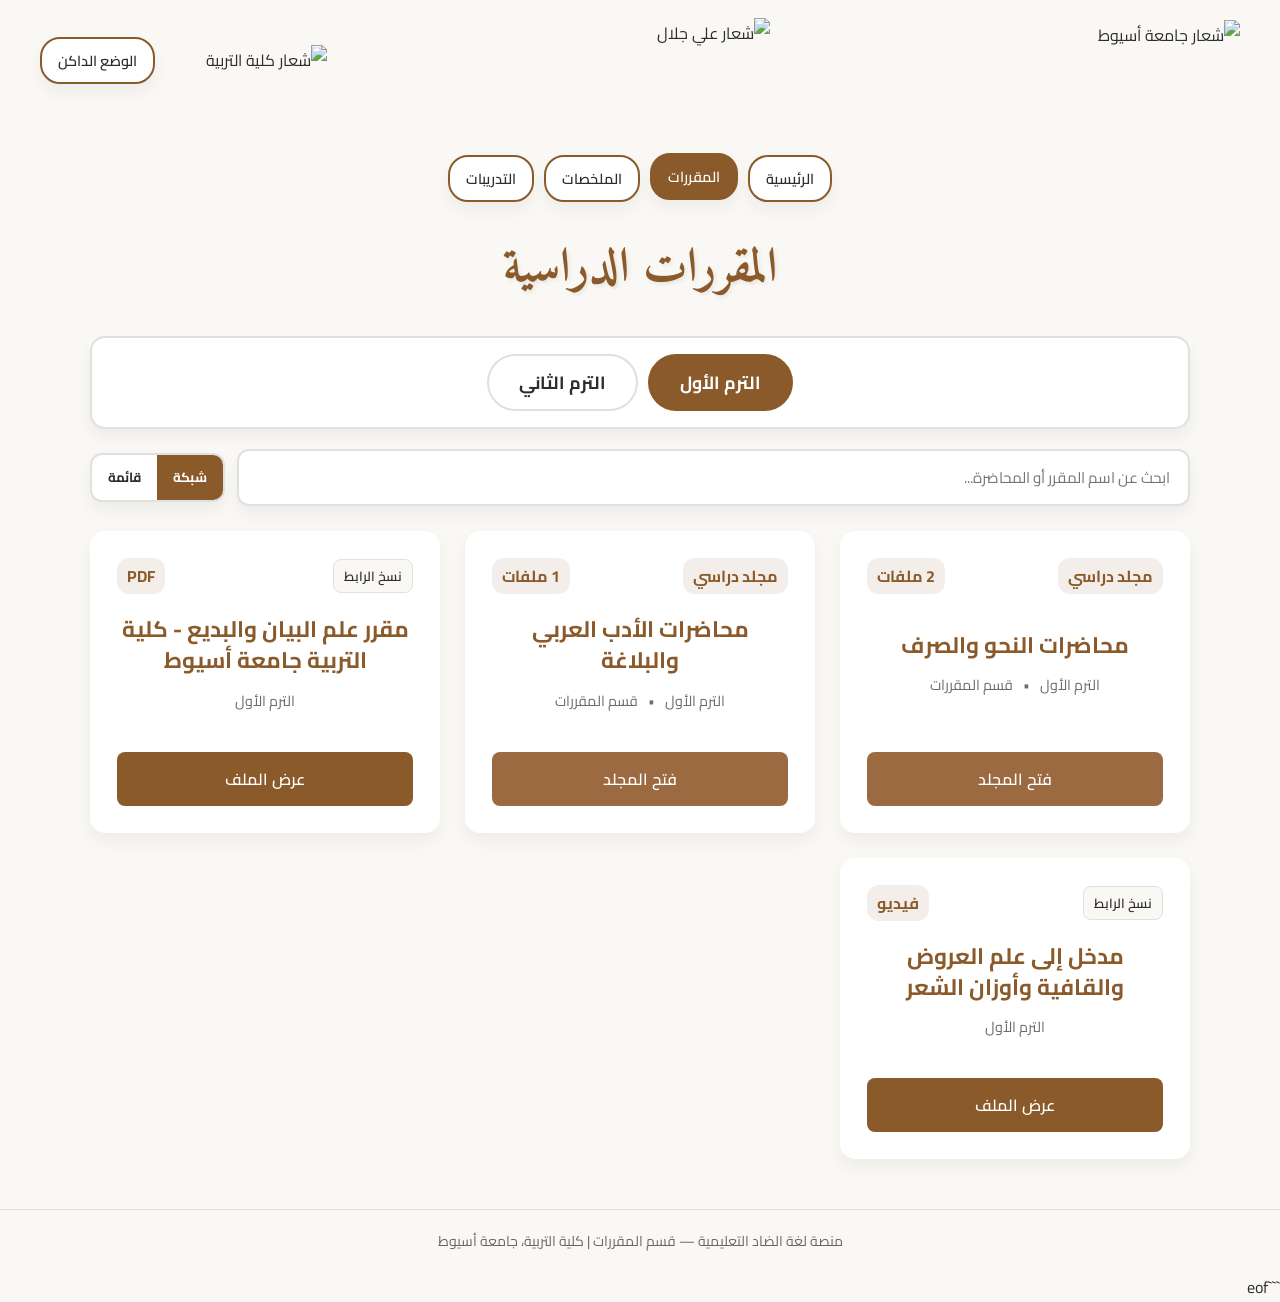
==== courses.html @ 1329afec "Add files via upload" ====
<!DOCTYPE html>
<html lang="ar" dir="rtl">
<head>
    <meta charset="UTF-8">
    <meta name="viewport" content="width=device-width, initial-scale=1.0">
    <title>المقررات الدراسية - منصة لغة الضاد</title>
    <link rel="preconnect" href="https://fonts.googleapis.com">
    <link rel="preconnect" href="https://fonts.gstatic.com" crossorigin>
    <link href="https://fonts.googleapis.com/css2?family=Amiri:ital,wght@0,400;0,700;1,400;1,700&family=Cairo:wght@400;600;800&display=swap" rel="stylesheet">
    <style>

        :root {
            --bg-color: #FAF8F5;
            --text-color: #2D2D2D;
            --text-muted: #6E655F;
            --primary-color: #8B5A2B;
            --primary-hover: #6F451E;
            --primary-soft: rgba(139, 90, 43, 0.1);
            --secondary-color: #9C6A41; 
            --secondary-soft: rgba(156, 106, 65, 0.12);
            --danger-color: #D32F2F;
            --danger-soft: rgba(211, 47, 47, 0.1);
            --warning-color: #D97706;
            --info-color: #0284C7;
            --box-bg: #FFFFFF;
            --input-bg: #FAF8F5;
            --box-shadow: 0 8px 16px rgba(0,0,0,0.05);
            --box-shadow-hover: 0 12px 24px rgba(139, 90, 43, 0.15);
            --transition: all 0.3s ease;
            --border-color: #E0E0E0;
        }

        body.dark-mode {
            --bg-color: #121212; 
            --text-color: #F0F0F0;
            --text-muted: #A8A096;
            --primary-color: #D4A373;
            --primary-hover: #E5B88B;
            --primary-soft: rgba(212, 163, 115, 0.14);
            --secondary-color: #E5B88B;
            --secondary-soft: rgba(229, 184, 139, 0.15);
            --danger-color: #EF5350;
            --danger-soft: rgba(239, 83, 80, 0.15);
            --warning-color: #F59E0B;
            --info-color: #38BDF8;
            --box-bg: #1E1E1E;
            --input-bg: #161616;
            --box-shadow: 0 8px 16px rgba(0,0,0,0.4);
            --box-shadow-hover: 0 14px 28px rgba(0,0,0,0.65);
            --border-color: #383838;
        }

        * {
            box-sizing: border-box;
            margin: 0;
            padding: 0;
        }

        body::before {
            content: "";
            position: fixed;
            top: 50%;
            left: 50%;
            transform: translate(-50%, -50%);
            width: 500px;
            height: 500px;
            background-image: url('images/dd11.png');
            background-size: contain;
            background-repeat: no-repeat;
            background-position: center;
            opacity: 0.05;
            z-index: -1;
            pointer-events: none;
        }

        body.dark-mode::before {
            opacity: 0.03;
        }

        body {
            font-family: 'Cairo', sans-serif;
            background-color: var(--bg-color);
            color: var(--text-color);
            transition: var(--transition);
            min-height: 100vh;
            display: flex;
            flex-direction: column;
            position: relative;
            overflow-x: hidden;
        }

        .site-header {
            padding: 20px 40px;
            display: flex;
            justify-content: space-between;
            align-items: center;
            position: relative;
            z-index: 20;
            min-height: 120px;
        }

        .right-section {
            display: flex;
            align-items: center;
            gap: 15px;
        }

        .left-section {
            display: flex;
            align-items: center;
            gap: 12px;
            flex-wrap: wrap;
        }

        .logo-uni {
            position: absolute;
            top: 20px;
            right: 40px;
            width: 160px;
            height: auto;
            z-index: 10;
        }

        .logo-college {
            width: 160px;
            height: auto;
        }

        .logo-user-container {
            display: flex;
            flex-direction: column;
            align-items: center;
            justify-content: center;
            position: absolute;
            top: 18px;
            left: 50%;
            transform: translateX(-50%);
            z-index: 10;
            cursor: pointer;
        }

        .logo-user {
            width: 260px;
            height: auto;
            object-fit: contain;
            transition: var(--transition);
        }

        body.dark-mode .logo-user.invert-dark {
            filter: invert(1) brightness(1.85) drop-shadow(0 2px 8px rgba(212,163,115,0.25));
        }

        .theme-btn, .btn {
            background-color: var(--box-bg);
            color: var(--text-color);
            border: 2px solid var(--primary-color);
            padding: 8px 16px;
            border-radius: 20px;
            font-family: 'Cairo', sans-serif;
            font-weight: 600;
            cursor: pointer;
            transition: var(--transition);
            box-shadow: var(--box-shadow);
            font-size: 0.9rem;
            text-decoration: none;
            display: inline-flex;
            align-items: center;
            justify-content: center;
            gap: 6px;
        }

        .theme-btn:hover, .btn:hover, .btn.active-nav {
            background-color: var(--primary-color);
            color: #fff;
            transform: translateY(-2px);
        }

        .btn-danger-outline {
            border-color: var(--danger-color);
            color: var(--danger-color);
        }
        .btn-danger-outline:hover {
            background-color: var(--danger-color);
            color: #fff;
        }

        .top-nav-pills {
            display: flex;
            justify-content: center;
            gap: 10px;
            flex-wrap: wrap;
            margin: 35px auto 15px;
            padding: 0 20px;
            position: relative;
            z-index: 18;
        }

        .container {
            max-width: 1140px;
            width: 100%;
            margin: 0 auto;
            padding: 10px 20px 50px;
            position: relative;
            z-index: 15;
            flex: 1;
        }

        .page-title {
            font-family: 'Amiri', serif;
            font-size: 3rem;
            text-align: center;
            color: var(--primary-color);
            margin-bottom: 25px;
            text-shadow: 2px 2px 4px rgba(0,0,0,0.08);
        }

        .filter-bar-box {
            background-color: var(--box-bg);
            border: 2px solid var(--border-color);
            border-radius: 15px;
            padding: 16px 20px;
            box-shadow: var(--box-shadow);
            margin-bottom: 20px;
            display: flex;
            justify-content: center; /* توسيط تبويبات الترم */
            align-items: center;
            flex-wrap: wrap;
            gap: 14px;
        }

        .tabs-group {
            display: flex;
            gap: 10px;
            flex-wrap: wrap;
            align-items: center;
        }

        .tab-btn {
            background-color: transparent;
            border: 2px solid var(--border-color);
            color: var(--text-color);
            padding: 10px 30px;
            border-radius: 30px;
            font-size: 1.1rem;
            font-weight: bold;
            cursor: pointer;
            transition: var(--transition);
            font-family: inherit;
            display: inline-flex;
            align-items: center;
            gap: 8px;
        }

        .tab-btn:hover {
            border-color: var(--primary-color);
        }

        .tab-btn.active {
            background-color: var(--primary-color);
            border-color: var(--primary-color);
            color: #fff;
        }

        .search-toolbar {
            display: flex;
            gap: 12px;
            margin-bottom: 25px;
            flex-wrap: wrap;
            align-items: center;
        }

        .search-box {
            flex: 1;
            min-width: 240px;
            position: relative;
        }

        .search-box input {
            width: 100%;
            padding: 12px 18px;
            border-radius: 12px;
            border: 2px solid var(--border-color);
            background-color: var(--box-bg);
            color: var(--text-color);
            font-family: inherit;
            font-size: 0.95rem;
            box-shadow: var(--box-shadow);
            transition: var(--transition);
        }

        .search-box input:focus {
            border-color: var(--primary-color);
            outline: none;
        }

        .view-toggle {
            display: flex;
            background-color: var(--box-bg);
            border: 2px solid var(--border-color);
            border-radius: 12px;
            overflow: hidden;
            box-shadow: var(--box-shadow);
        }

        .view-toggle button {
            border: none;
            background: transparent;
            color: var(--text-color);
            padding: 10px 16px;
            font-family: inherit;
            font-weight: 700;
            cursor: pointer;
            transition: var(--transition);
        }

        .view-toggle button.active {
            background-color: var(--primary-color);
            color: #fff;
        }

        .folder-breadcrumb {
            background-color: var(--primary-soft);
            border: 2px solid var(--primary-color);
            border-radius: 12px;
            padding: 12px 20px;
            margin-bottom: 22px;
            display: none;
            justify-content: space-between;
            align-items: center;
            flex-wrap: wrap;
            gap: 10px;
        }

        .content-grid {
            display: grid;
            grid-template-columns: repeat(auto-fill, minmax(300px, 1fr));
            gap: 25px;
        }

        .content-grid.list-view {
            grid-template-columns: 1fr;
        }

        .card {
            background-color: var(--box-bg);
            border-radius: 15px;
            padding: 25px;
            box-shadow: var(--box-shadow);
            border: 2px solid transparent;
            transition: var(--transition);
            display: flex;
            flex-direction: column;
            justify-content: space-between;
            position: relative;
        }

        .content-grid.list-view .card {
            flex-direction: row;
            align-items: center;
            gap: 20px;
            flex-wrap: wrap;
        }

        .card:hover {
            transform: translateY(-6px);
            border-color: var(--primary-color);
            box-shadow: var(--box-shadow-hover);
        }

        .card-top-bar {
            display: flex;
            justify-content: space-between;
            align-items: center;
            margin-bottom: 14px;
            gap: 8px;
        }

        .content-grid.list-view .card-top-bar {
            margin-bottom: 0;
            order: 2;
        }

        .icon-actions {
            display: flex;
            gap: 6px;
        }

        .icon-btn {
            padding: 4px 10px;
            border-radius: 8px;
            border: 1px solid var(--border-color);
            background-color: var(--input-bg);
            color: var(--text-color);
            cursor: pointer;
            display: inline-flex;
            align-items: center;
            justify-content: center;
            font-size: 0.82rem;
            font-family: inherit;
            font-weight: 600;
            transition: var(--transition);
        }

        .icon-btn:hover {
            border-color: var(--primary-color);
            color: var(--primary-color);
            transform: scale(1.07);
        }

        .card-center {
            text-align: center;
            margin: 6px 0 18px;
        }

        .content-grid.list-view .card-center {
            text-align: right;
            display: flex;
            align-items: center;
            gap: 16px;
            margin: 0;
            flex: 1;
        }

        .card-title {
            font-size: 1.4rem;
            margin-bottom: 10px;
            color: var(--primary-color);
            font-weight: bold;
            line-height: 1.4;
        }

        .card-meta {
            font-size: 0.9rem;
            opacity: 0.7;
            margin-bottom: 20px;
            display: flex;
            justify-content: center;
            gap: 10px;
            flex-wrap: wrap;
        }

        .content-grid.list-view .card-meta {
            justify-content: flex-start;
        }

        .meta-pill {
            background-color: var(--primary-soft);
            color: var(--primary-color);
            padding: 3px 10px;
            border-radius: 12px;
            font-weight: 700;
        }

        .view-btn {
            background-color: var(--primary-color);
            color: #fff;
            padding: 12px;
            text-align: center;
            border-radius: 8px;
            text-decoration: none;
            font-weight: 600;
            transition: var(--transition);
            display: block;
            border: none;
            width: 100%;
            cursor: pointer;
            font-family: inherit;
            font-size: 1rem;
        }

        .content-grid.list-view .view-btn {
            width: auto;
            min-width: 150px;
            order: 3;
        }

        .view-btn:hover {
            background-color: var(--primary-hover);
        }

        .folder-view-btn {
            background-color: var(--secondary-color);
        }
        .folder-view-btn:hover {
            opacity: 0.92;
        }

        .empty-state {
            grid-column: 1 / -1;
            text-align: center;
            padding: 55px 20px;
            background-color: var(--box-bg);
            border: 2px dashed var(--border-color);
            border-radius: 15px;
            color: var(--text-muted);
            font-size: 1.1rem;
            font-weight: 600;
        }

        .modal-backdrop {
            position: fixed;
            inset: 0;
            background: rgba(0,0,0,0.65);
            backdrop-filter: blur(3px);
            display: none;
            justify-content: center;
            align-items: center;
            z-index: 9000;
            padding: 20px;
        }

        .modal-card {
            background-color: var(--box-bg);
            border: 2px solid var(--primary-color);
            border-radius: 16px;
            padding: 28px;
            max-width: 480px;
            width: 100%;
            box-shadow: var(--box-shadow-hover);
        }

        .modal-card h3 {
            color: var(--primary-color);
            margin-bottom: 18px;
            font-size: 1.35rem;
            border-bottom: 2px solid var(--border-color);
            padding-bottom: 10px;
        }

        footer.site-footer {
            text-align: center;
            padding: 18px;
            font-size: 0.88rem;
            color: var(--text-muted);
            border-top: 1px solid var(--border-color);
            margin-top: auto;
            position: relative;
            z-index: 15;
        }

        @media (max-width: 768px) {
            .site-header { padding: 15px 18px; min-height: 95px; }
            .logo-uni, .logo-college { width: 90px; top: 15px; }
            .logo-uni { right: 15px; }
            .logo-user { width: 170px; top: 60px;}
            .page-title { font-size: 2.3rem; margin-bottom: 20px; }
            .top-nav-pills { margin-top: 25px; }
            .theme-btn, .btn { padding: 6px 12px; font-size: 0.82rem; }
        }

    </style>
</head>
<body>


    <header class="site-header">
        <div class="right-section">
            <img src="images/una11.png" alt="شعار جامعة أسيوط" class="logo-uni" title="جامعة أسيوط">
        </div>

        <div class="logo-user-container" onclick="goToPage('index.html')" title="العودة للرئيسية - منصة لغة الضاد">
            <img src="images/lord11.png" id="platformCenterLogo" alt="شعار علي جلال" class="logo-user invert-dark">
        </div>

        <div class="left-section">
            <img src="images/edu11.png" alt="شعار كلية التربية" class="logo-college" title="كلية التربية - جامعة أسيوط">
            <button type="button" id="themeToggleBtn" class="theme-btn">الوضع الداكن</button>
        </div>
    </header>

    <nav class="top-nav-pills" aria-label="التنقل الرئيسي">
        <button type="button" onclick="goToPage('index.html')" class="btn">الرئيسية</button>
        <button type="button" onclick="goToPage('courses.html')" class="btn active-nav">المقررات</button>
        <button type="button" onclick="goToPage('summaries.html')" class="btn">الملخصات</button>
        <button type="button" onclick="goToPage('exercises.html')" class="btn">التدريبات</button>
    </nav>


    <div class="container">
        <h1 class="page-title">المقررات الدراسية</h1>

        <div class="filter-bar-box">
            <div class="tabs-group">
                <button type="button" class="tab-btn active" id="term1Btn" onclick="setTerm('الترم الأول')">الترم الأول</button>
                <button type="button" class="tab-btn" id="term2Btn" onclick="setTerm('الترم الثاني')">الترم الثاني</button>
            </div>
        </div>

        <div class="search-toolbar">
            <div class="search-box">
                <input type="text" id="searchInput" placeholder="ابحث عن اسم المقرر أو المحاضرة..." oninput="renderSectionContent()">
            </div>

            <div class="view-toggle">
                <button type="button" id="gridViewBtn" class="active" onclick="setViewMode('grid')">شبكة</button>
                <button type="button" id="listViewBtn" onclick="setViewMode('list')">قائمة</button>
            </div>
        </div>

        <div class="folder-breadcrumb" id="folderBreadcrumb">
            <div>
                <span style="font-weight:800; color:var(--primary-color);">المجلد المفتوح: </span>
                <span id="activeFolderTitle" style="font-weight:700;"></span>
            </div>
            <button type="button" class="btn btn-danger-outline" onclick="closeFolderView()">← العودة للقائمة الرئيسية</button>
        </div>

        <div class="content-grid" id="mainContentGrid"></div>
    </div>

    <footer class="site-footer">
        منصة لغة الضاد التعليمية — قسم المقررات | كلية التربية، جامعة أسيوط
    </footer>

    <script>

        const STORAGE_KEYS = {
            FOLDERS: 'lughat_folders_v2',
            FILES: 'lughat_files_v2',
            SETTINGS: 'lughat_settings_v2'
        };

        const DEFAULT_FOLDERS = [
            { id: 'fld_1', name: 'محاضرات النحو والصرف', section: 'المقررات', term: 'الترم الأول', order: 1 },
            { id: 'fld_2', name: 'محاضرات الأدب العربي والبلاغة', section: 'المقررات', term: 'الترم الأول', order: 2 },
            { id: 'fld_3', name: 'محاضرات فقه اللغة والصوتيات', section: 'المقررات', term: 'الترم الثاني', order: 1 }
        ];

        const DEFAULT_FILES = [
            { id: 'fil_1', name: 'كتاب النحو الوافي - باب المبتدأ والخبر وتطبيقاته', link: 'https://drive.google.com/', section: 'المقررات', term: 'الترم الأول', folder: 'محاضرات النحو والصرف', type: 'PDF', order: 1 },
            { id: 'fil_2', name: 'شرح كان وأخواتها وإن وأخواتها بالتفصيل', link: 'https://drive.google.com/', section: 'المقررات', term: 'الترم الأول', folder: 'محاضرات النحو والصرف', type: 'فيديو', order: 2 },
            { id: 'fil_3', name: 'تاريخ الأدب الجاهلي وخصائص القصيدة العربية', link: 'https://drive.google.com/', section: 'المقررات', term: 'الترم الأول', folder: 'محاضرات الأدب العربي والبلاغة', type: 'PDF', order: 1 },
            { id: 'fil_4', name: 'مقرر علم البيان والبديع - كلية التربية جامعة أسيوط', link: 'https://drive.google.com/', section: 'المقررات', term: 'الترم الأول', folder: 'الرئيسية', type: 'PDF', order: 1 },
            { id: 'fil_5', name: 'مدخل إلى علم العروض والقافية وأوزان الشعر', link: 'https://drive.google.com/', section: 'المقررات', term: 'الترم الأول', folder: 'الرئيسية', type: 'فيديو', order: 2 },
            { id: 'fil_6', name: 'فقه اللغة العربية وخصائص الأصوات والمعاجم', link: 'https://drive.google.com/', section: 'المقررات', term: 'الترم الثاني', folder: 'محاضرات فقه اللغة والصوتيات', type: 'PDF', order: 1 },
            { id: 'fil_7', name: 'الأدب الإسلامي والأموي - تحليل نصوص مختارة', link: 'https://drive.google.com/', section: 'المقررات', term: 'الترم الثاني', folder: 'الرئيسية', type: 'PDF', order: 1 },
            { id: 'fil_8', name: 'المنصوبات والمجرورات في النحو العربي', link: 'https://drive.google.com/', section: 'المقررات', term: 'الترم الثاني', folder: 'الرئيسية', type: 'فيديو', order: 2 }
        ];

        const DEFAULT_SETTINGS = {
            logoUrl: '',
            adminEmail: 'ail112glal@gmail.com',
            welcomeSubtitle: 'أهلاً بك يا مالك الأكاديمية العظيم'
        };

        function safeGet(key, fallback) {
            try {
                const raw = localStorage.getItem(key);
                return raw ? JSON.parse(raw) : fallback;
            } catch (e) {
                return fallback;
            }
        }

        function safeSet(key, val) {
            try {
                localStorage.setItem(key, JSON.stringify(val));
            } catch (e) {}
        }

        function normalizeSection(sec) {
            if (sec === 'التلخيصات' || sec === 'الملخصات') return 'الملخصات';
            return sec;
        }

        function initStorageData() {
            if (!safeGet(STORAGE_KEYS.FOLDERS, null)) safeSet(STORAGE_KEYS.FOLDERS, DEFAULT_FOLDERS);
            if (!safeGet(STORAGE_KEYS.FILES, null)) safeSet(STORAGE_KEYS.FILES, DEFAULT_FILES);
            if (!safeGet(STORAGE_KEYS.SETTINGS, null)) safeSet(STORAGE_KEYS.SETTINGS, DEFAULT_SETTINGS);
        }

        initStorageData();

        window.goToPage = function(targetPage) {
            window.location.href = targetPage;
        };

        window.showToast = function(message, isError = false) {
            const msg = document.createElement('div');
            const bg = isError ? 'var(--danger-color)' : 'var(--secondary-color)';
            msg.style.cssText = `position:fixed; top:20px; left:20px; background:${bg}; color:white; padding:13px 22px; border-radius:12px; z-index:9999; box-shadow: 0 8px 20px rgba(0,0,0,0.22); font-weight:700; font-family:'Cairo',sans-serif; transition: opacity 0.4s;`;
            msg.innerText = message;
            document.body.appendChild(msg);
            setTimeout(() => {
                msg.style.opacity = '0';
                setTimeout(() => msg.remove(), 400);
            }, 2800);
        };

        function applySharedHeaderAndTheme() {
            const body = document.body;
            const themeBtn = document.getElementById('themeToggleBtn');
            let savedTheme = 'light';
            try { savedTheme = localStorage.getItem('theme') || 'light'; } catch(e) {}

            if (savedTheme === 'dark') {
                body.classList.add('dark-mode');
                if (themeBtn) themeBtn.textContent = 'الوضع الفاتح';
            } else {
                body.classList.remove('dark-mode');
                if (themeBtn) themeBtn.textContent = 'الوضع الداكن';
            }

            if (themeBtn) {
                themeBtn.onclick = () => {
                    body.classList.toggle('dark-mode');
                    const isDark = body.classList.contains('dark-mode');
                    try { localStorage.setItem('theme', isDark ? 'dark' : 'light'); } catch(e) {}
                    themeBtn.textContent = isDark ? 'الوضع الفاتح' : 'الوضع الداكن';
                };
            }

            const settings = safeGet(STORAGE_KEYS.SETTINGS, DEFAULT_SETTINGS);
            const userLogoEl = document.getElementById('platformCenterLogo');
            if (userLogoEl && settings && settings.logoUrl && settings.logoUrl.trim() !== '') {
                userLogoEl.src = settings.logoUrl;
                userLogoEl.classList.remove('invert-dark');
            }
        }

        const CURRENT_SECTION = 'المقررات';
        let currentTerm = 'الترم الأول';
        let currentFolder = 'الرئيسية';
        let viewMode = 'grid';

        window.setTerm = function(term) {
            currentTerm = term;
            currentFolder = 'الرئيسية';
            document.getElementById('term1Btn').classList.toggle('active', term === 'الترم الأول');
            document.getElementById('term2Btn').classList.toggle('active', term === 'الترم الثاني');
            renderSectionContent();
        };

        window.setViewMode = function(mode) {
            viewMode = mode;
            const grid = document.getElementById('mainContentGrid');
            grid.classList.toggle('list-view', mode === 'list');
            document.getElementById('gridViewBtn').classList.toggle('active', mode === 'grid');
            document.getElementById('listViewBtn').classList.toggle('active', mode === 'list');
        };

        window.openFolderView = function(folderName) {
            currentFolder = folderName;
            renderSectionContent();
        };

        window.closeFolderView = function() {
            currentFolder = 'الرئيسية';
            renderSectionContent();
        };

        window.copyItemLink = function(link, name) {
            if (navigator.clipboard && navigator.clipboard.writeText) {
                navigator.clipboard.writeText(link).then(() => {
                    showToast(`تم نسخ رابط "${name}" بنجاح`);
                }).catch(() => {
                    showToast(`الرابط: ${link}`);
                });
            } else {
                showToast(`الرابط: ${link}`);
            }
        };

        window.renderSectionContent = function() {
            const allFolders = safeGet(STORAGE_KEYS.FOLDERS, DEFAULT_FOLDERS);
            const allFiles = safeGet(STORAGE_KEYS.FILES, DEFAULT_FILES);
            const query = (document.getElementById('searchInput').value || '').trim().toLowerCase();

            const breadcrumb = document.getElementById('folderBreadcrumb');
            if (currentFolder !== 'الرئيسية') {
                breadcrumb.style.display = 'flex';
                document.getElementById('activeFolderTitle').textContent = currentFolder;
            } else {
                breadcrumb.style.display = 'none';
            }

            const grid = document.getElementById('mainContentGrid');
            grid.innerHTML = '';

            let foldersToShow = [];
            let filesToShow = [];

            if (currentFolder !== 'الرئيسية') {
                filesToShow = allFiles.filter(f =>
                    normalizeSection(f.section) === CURRENT_SECTION &&
                    f.term === currentTerm &&
                    f.folder === currentFolder &&
                    (!query || f.name.toLowerCase().includes(query))
                );
            } else {
                foldersToShow = allFolders.filter(f =>
                    normalizeSection(f.section) === CURRENT_SECTION &&
                    f.term === currentTerm &&
                    (!query || f.name.toLowerCase().includes(query))
                );
                filesToShow = allFiles.filter(f =>
                    normalizeSection(f.section) === CURRENT_SECTION &&
                    f.term === currentTerm &&
                    (query ? f.name.toLowerCase().includes(query) : (!f.folder || f.folder === 'الرئيسية'))
                );
            }

            // الفرز بالترتيب الافتراضي دائماً (order)
            foldersToShow.sort((a, b) => (Number(a.order) || 0) - (Number(b.order) || 0));
            filesToShow.sort((a, b) => (Number(a.order) || 0) - (Number(b.order) || 0));

            if (foldersToShow.length === 0 && filesToShow.length === 0) {
                grid.innerHTML = `<div class="empty-state">لا توجد عناصر مطابقة في ${currentTerm} حالياً. يمكنك إضافة محتوى جديد من لوحة التحكم.</div>`;
                return;
            }

            foldersToShow.forEach(folder => {
                const insideCount = allFiles.filter(f =>
                    normalizeSection(f.section) === CURRENT_SECTION &&
                    f.term === currentTerm &&
                    f.folder === folder.name
                ).length;

                const card = document.createElement('div');
                card.className = 'card';
                card.innerHTML = `
                    <div class="card-top-bar">
                        <span class="meta-pill">مجلد دراسي</span>
                        <span class="meta-pill">${insideCount} ملفات</span>
                    </div>
                    <div class="card-center">
                        <div>
                            <div class="card-title">${folder.name}</div>
                            <div class="card-meta">
                                <span>${folder.term}</span>
                                <span>•</span>
                                <span>قسم ${CURRENT_SECTION}</span>
                            </div>
                        </div>
                    </div>
                    <button type="button" class="view-btn folder-view-btn" data-folder="">فتح المجلد</button>
                `;
                card.querySelector('button').onclick = () => openFolderView(folder.name);
                grid.appendChild(card);
            });

            filesToShow.forEach(file => {
                const card = document.createElement('div');
                card.className = 'card';
                card.innerHTML = `
                    <div class="card-top-bar">
                        <div class="icon-actions">
                            <button type="button" class="icon-btn" title="نسخ الرابط" data-copy="${file.id}">نسخ الرابط</button>
                        </div>
                        <span class="meta-pill">${file.type || 'PDF'}</span>
                    </div>
                    <div class="card-center">
                        <div>
                            <div class="card-title">${file.name}</div>
                            <div class="card-meta">
                                <span>${file.term}</span>
                                ${file.folder && file.folder !== 'الرئيسية' ? `<span>• ${file.folder}</span>` : ''}
                            </div>
                        </div>
                    </div>
                    <a href="${file.link}" target="_blank" rel="noopener noreferrer" class="view-btn">عرض الملف</a>
                `;
                card.querySelector('[data-copy]').onclick = () => copyItemLink(file.link, file.name);
                grid.appendChild(card);
            });
        };

        applySharedHeaderAndTheme();
        renderSectionContent();
    </script>
</body>
</html>
```eof
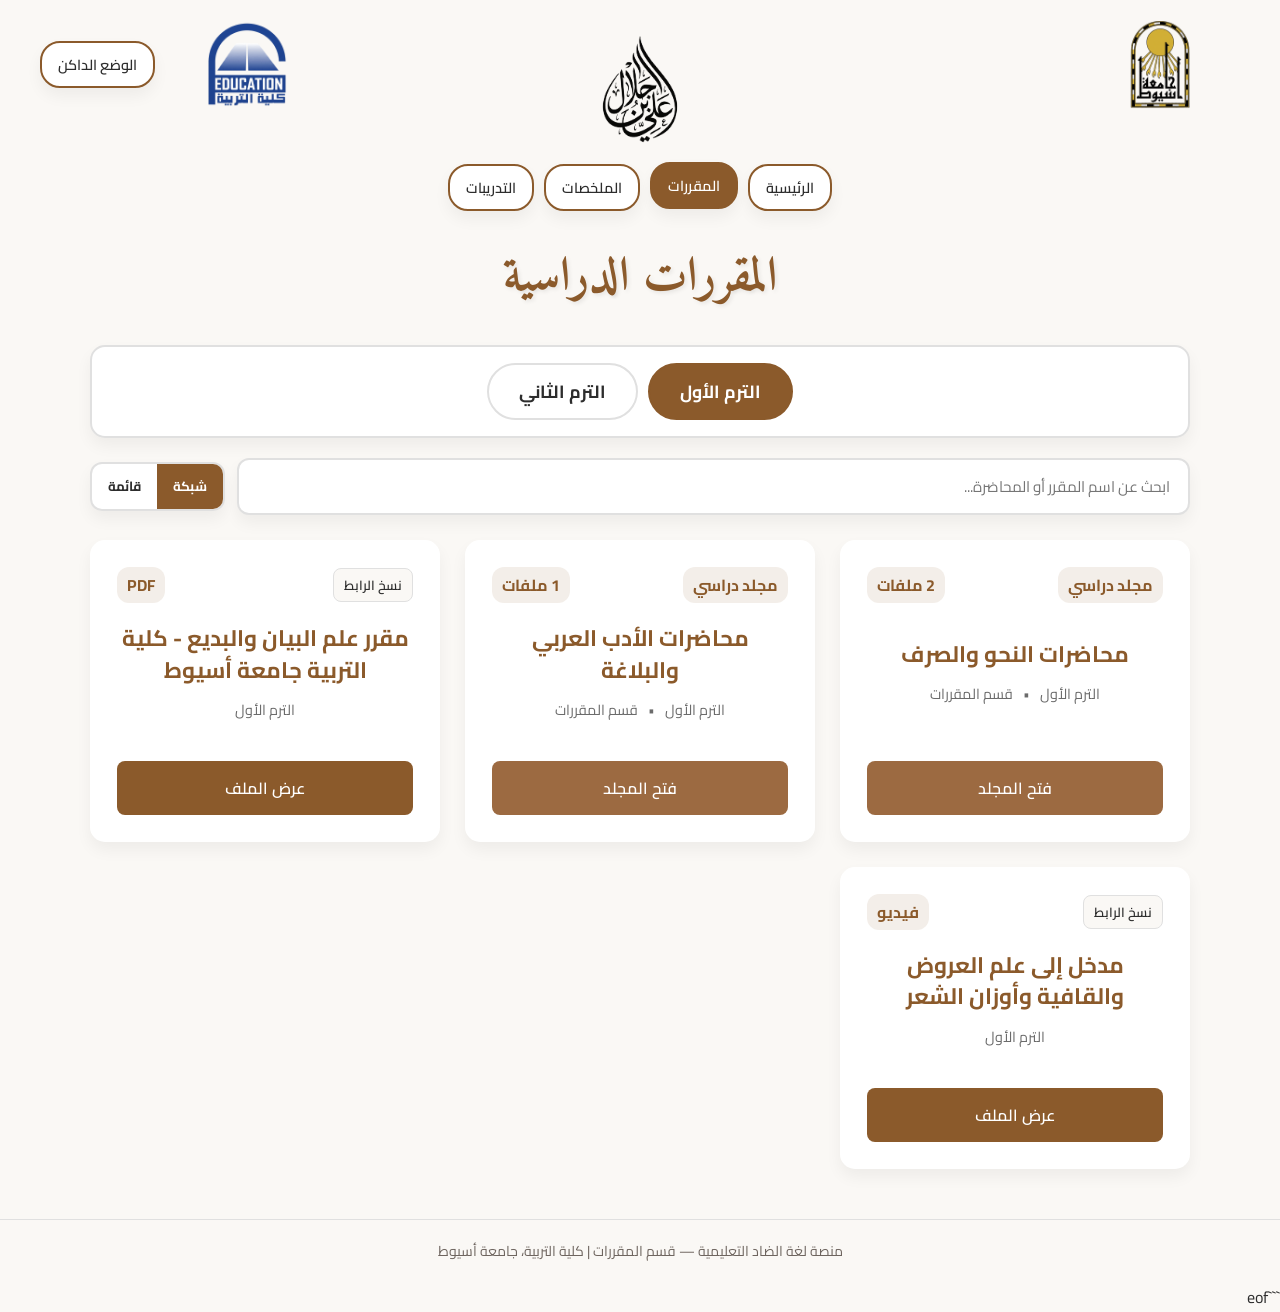
==== commit d4c58f68: "Update courses.html" ====
--- a/courses.html
+++ b/courses.html
@@ -64,7 +64,7 @@
             transform: translate(-50%, -50%);
             width: 500px;
             height: 500px;
-            background-image: url('images/dd11.png');
+            background-image: url(dd11.png');
             background-size: contain;
             background-repeat: no-repeat;
             background-position: center;
@@ -555,15 +555,15 @@
 
     <header class="site-header">
         <div class="right-section">
-            <img src="images/una11.png" alt="شعار جامعة أسيوط" class="logo-uni" title="جامعة أسيوط">
+            <img src="una11.png" alt="شعار جامعة أسيوط" class="logo-uni" title="جامعة أسيوط">
         </div>
 
         <div class="logo-user-container" onclick="goToPage('index.html')" title="العودة للرئيسية - منصة لغة الضاد">
-            <img src="images/lord11.png" id="platformCenterLogo" alt="شعار علي جلال" class="logo-user invert-dark">
+            <img src="lord11.png" id="platformCenterLogo" alt="شعار علي جلال" class="logo-user invert-dark">
         </div>
 
         <div class="left-section">
-            <img src="images/edu11.png" alt="شعار كلية التربية" class="logo-college" title="كلية التربية - جامعة أسيوط">
+            <img src="edu11.png" alt="شعار كلية التربية" class="logo-college" title="كلية التربية - جامعة أسيوط">
             <button type="button" id="themeToggleBtn" class="theme-btn">الوضع الداكن</button>
         </div>
     </header>
@@ -870,4 +870,4 @@
     </script>
 </body>
 </html>
-```eof+```eof
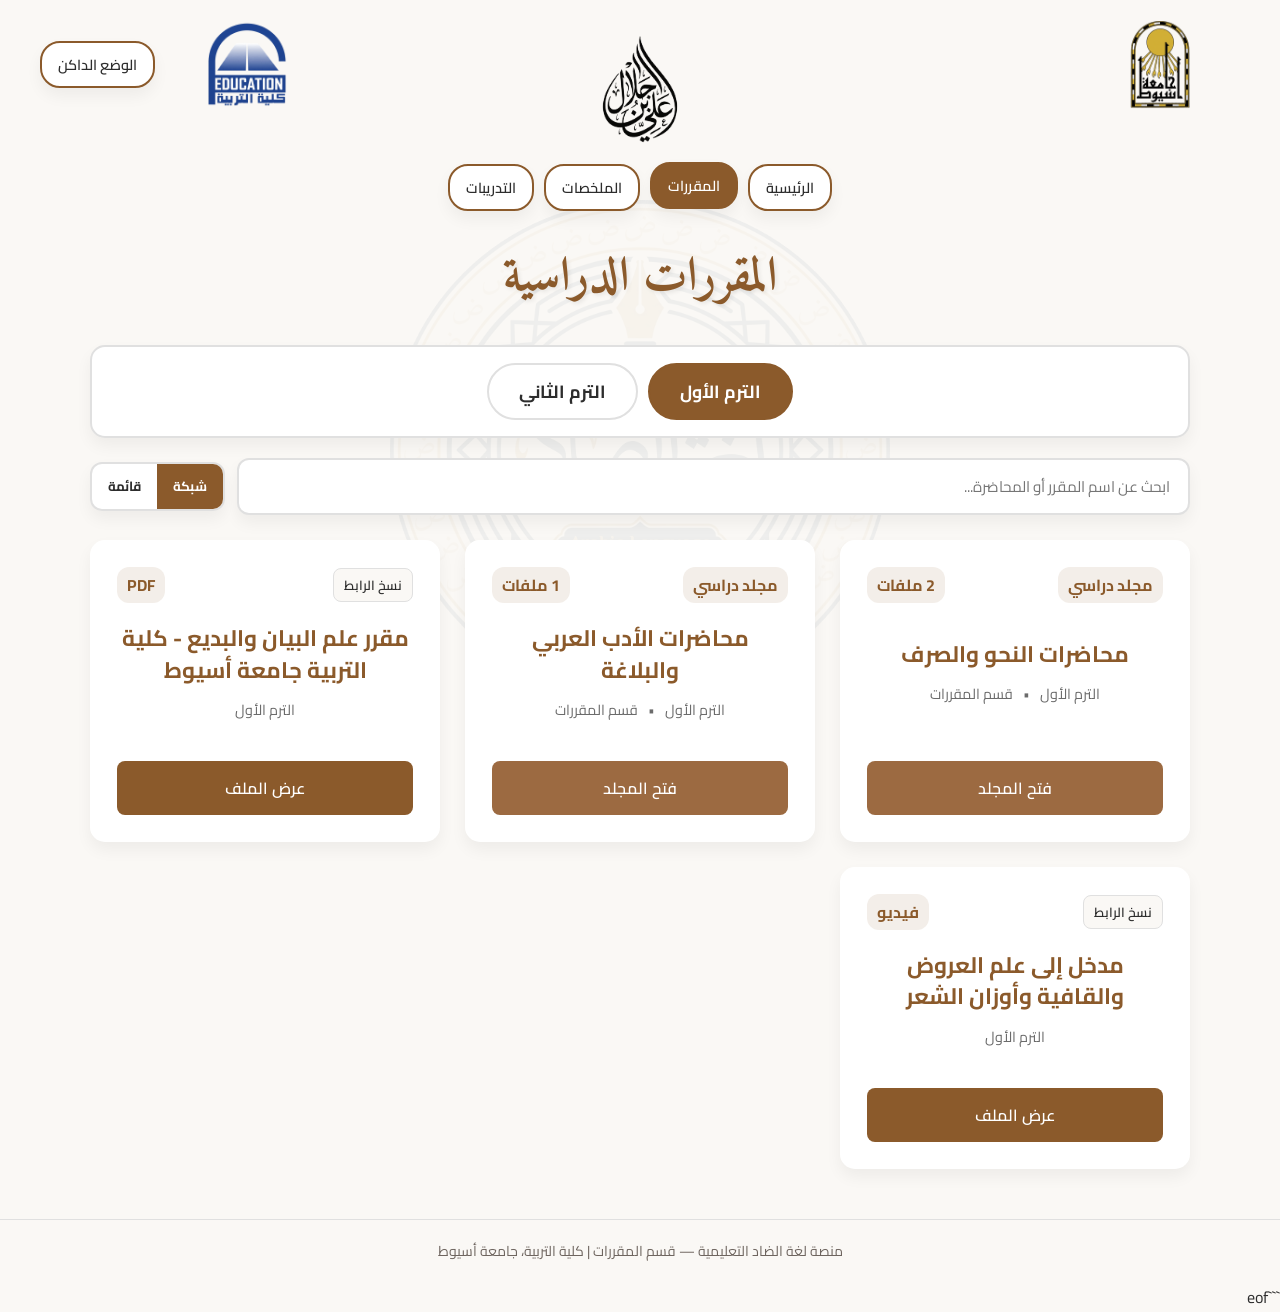
==== commit 9bc04c56: "Fix background image URL syntax in courses.html" ====
--- a/courses.html
+++ b/courses.html
@@ -64,7 +64,7 @@
             transform: translate(-50%, -50%);
             width: 500px;
             height: 500px;
-            background-image: url(dd11.png');
+            background-image: url('dd11.png');
             background-size: contain;
             background-repeat: no-repeat;
             background-position: center;
